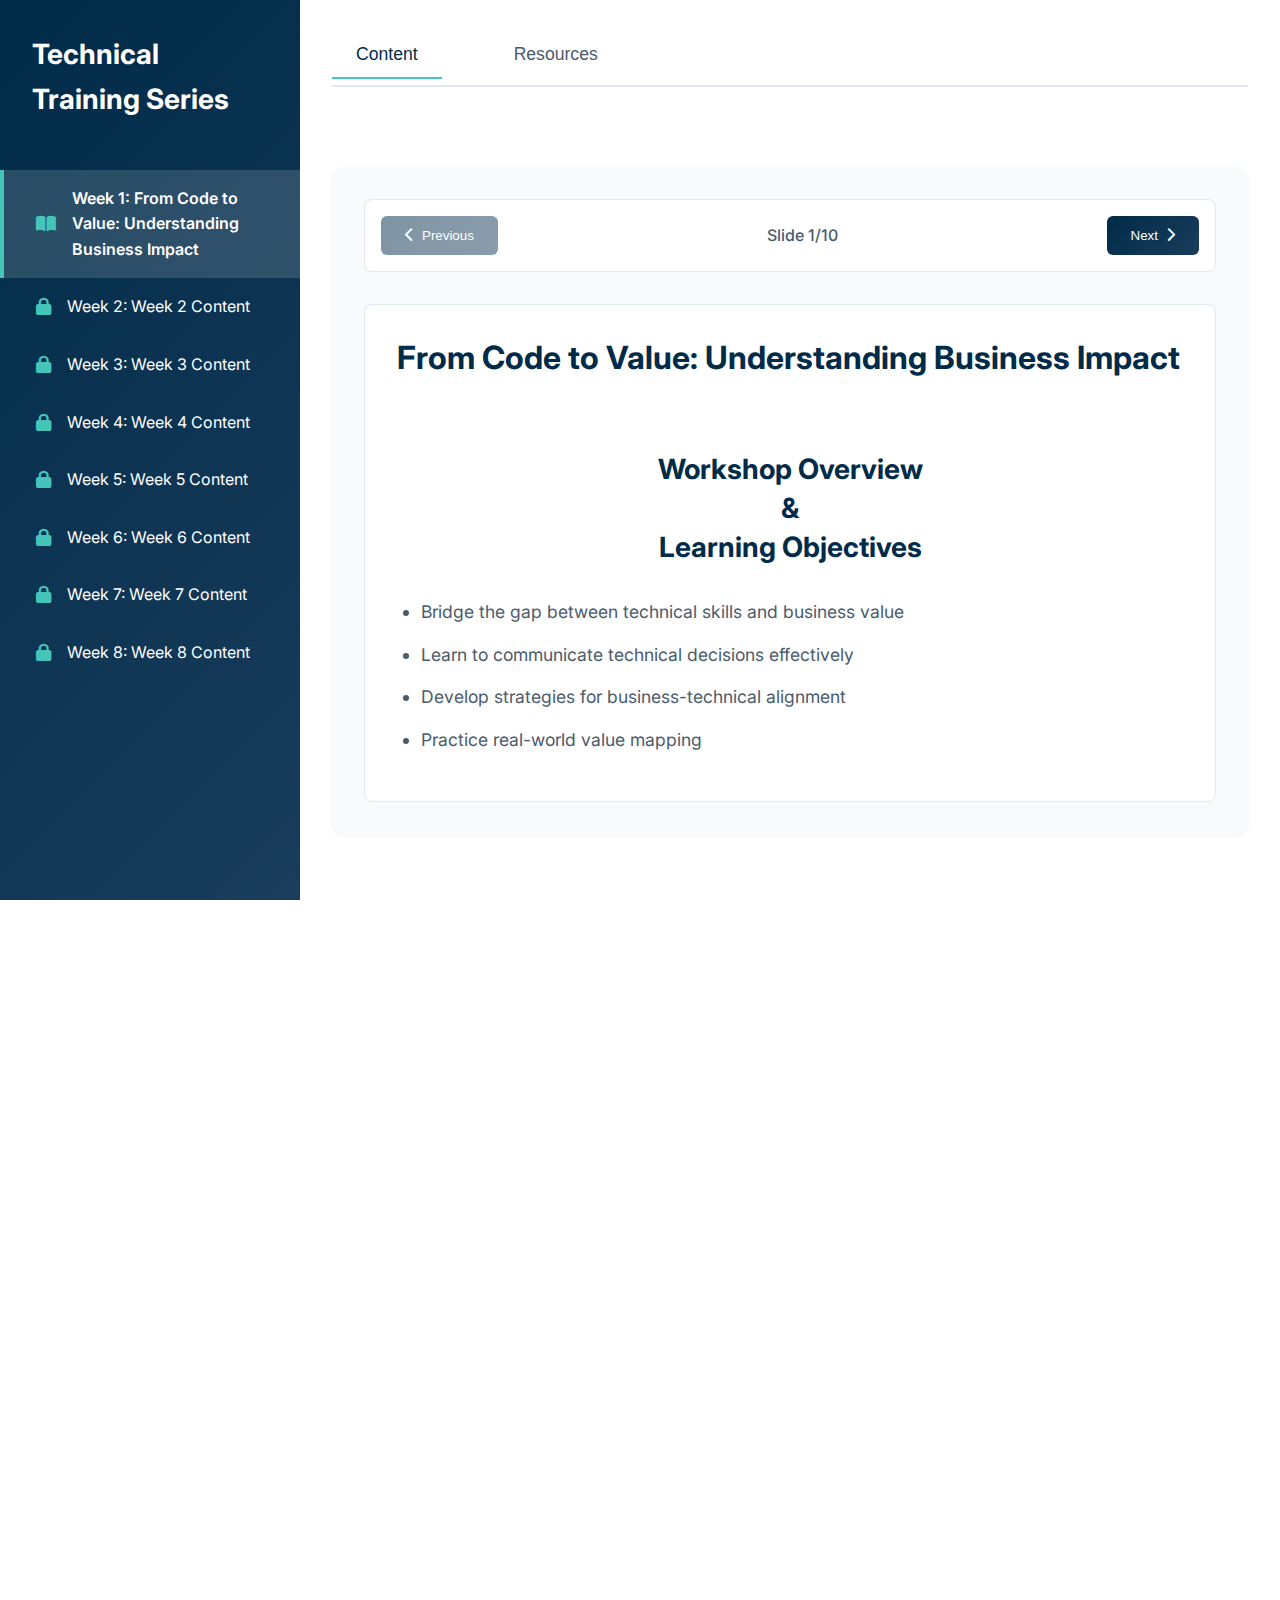
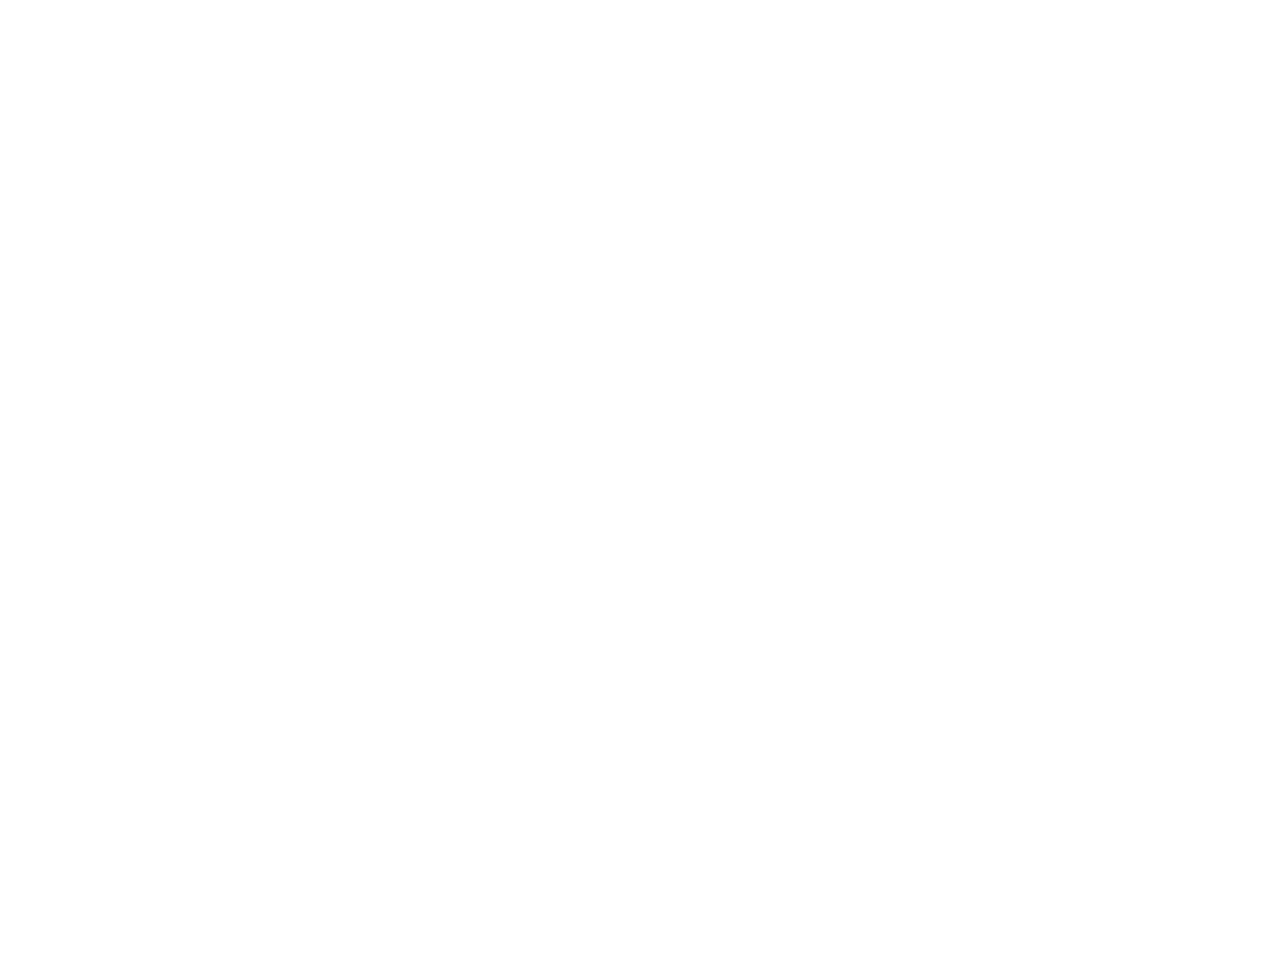
==== workshop/index.html @ 0c1738f9 "Init" ====
<!DOCTYPE html>
<html lang="en">
<head>
    <meta charset="UTF-8">
    <meta name="viewport" content="width=device-width, initial-scale=1.0">
    <title>Technical Training Series - Jeel</title>
    <!-- Load external resources first -->
    <link href="https://fonts.googleapis.com/css2?family=Inter:wght@400;500;600;700;800&display=swap" rel="stylesheet">
    <link rel="stylesheet" href="https://cdnjs.cloudflare.com/ajax/libs/font-awesome/6.0.0/css/all.min.css">
    <!-- Load custom styles last -->
    <link rel="stylesheet" href="styles.css">
</head>
<body>
    <div class="app-container">
        <!-- Sidebar -->
        <nav class="sidebar">
            <div class="sidebar-header">
                <h2>Technical Training Series</h2>
            </div>
            <ul class="week-list">
                <li class="active" data-week="1">
                    <i class="fas fa-book-open"></i> Week 1: From Code to Value: Understanding Business Impact
                </li>
                <li data-week="2">
                    <i class="fas fa-lock"></i> Week 2: Week 2 Content
                </li>
                <li data-week="3">
                    <i class="fas fa-lock"></i> Week 3: Week 3 Content
                </li>
                <li data-week="4">
                    <i class="fas fa-lock"></i> Week 4: Week 4 Content
                </li>
                <li data-week="5">
                    <i class="fas fa-lock"></i> Week 5: Week 5 Content
                </li>
                <li data-week="6">
                    <i class="fas fa-lock"></i> Week 6: Week 6 Content
                </li>
                <li data-week="7">
                    <i class="fas fa-lock"></i> Week 7: Week 7 Content
                </li>
                <li data-week="8">
                    <i class="fas fa-lock"></i> Week 8: Week 8 Content
                </li>
            </ul>
        </nav>

        <!-- Main Content -->
        <main class="main-content">
            <div class="tab-controls">
                <button class="tab-btn active" data-tab="content">Content</button>
                <button class="tab-btn" data-tab="resources">Resources</button>
            </div>

            <!-- Content Tab -->
            <div class="tab-panel active" id="contentPanel">
                <div class="slide-container">
                    <div class="slide-navigation">
                        <button class="nav-btn prev" id="prevSlide" aria-label="Previous slide">
                            <i class="fas fa-chevron-left"></i> Previous
                        </button>
                        <div class="slide-progress">
                            Slide <span id="currentSlide">1</span>/<span id="totalSlides">10</span>
                        </div>
                        <button class="nav-btn next" id="nextSlide" aria-label="Next slide">
                            Next <i class="fas fa-chevron-right"></i>
                        </button>
                    </div>

                    <div class="slides" role="region" aria-live="polite">
                        <!-- Slides will be dynamically inserted here -->
                    </div>
                </div>
            </div>

            <!-- Resources Tab -->
            <div class="tab-panel" id="resourcesPanel">
                <div class="resources-container">
                    <section class="resource-section" data-section="recommended">
                        <h2>Recommended Reading</h2>
                        <div class="resource-list">
                            <!-- Resources will be dynamically inserted here -->
                        </div>
                    </section>

                    <section class="resource-section" data-section="practice">
                        <h2>Practice Materials</h2>
                        <div class="resource-list">
                            <!-- Practice materials will be dynamically inserted here -->
                        </div>
                    </section>

                    <section class="resource-section" data-section="additional">
                        <h2>Additional Resources</h2>
                        <div class="resource-list">
                            <!-- Additional resources will be dynamically inserted here -->
                        </div>
                    </section>
                </div>
            </div>
        </main>
    </div>

    <script type="module" src="script.js"></script>
</body>
</html>
---- workshop/styles.css ----
/* Import base styles */
@import './css/base/variables.css';
@import './css/base/reset.css';

/* Import layouts */
@import './css/layout/grid.css';

/* Import components */
@import './css/components/sidebar.css';
@import './css/components/tabs.css';
@import './css/components/resources.css';
@import './css/components/slides.css';

/* Import utilities */
@import './css/utils/responsive.css';
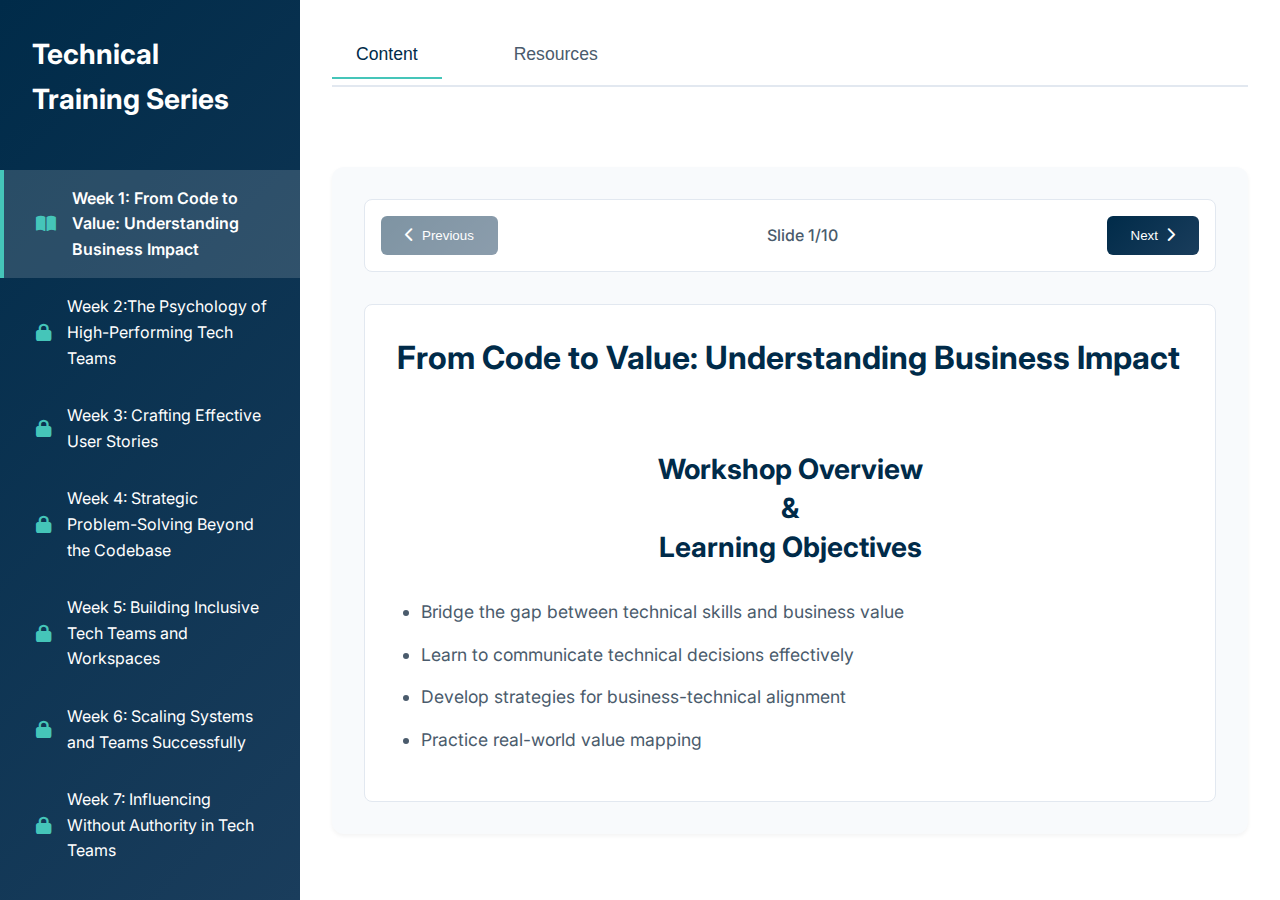
==== commit 7f31a781: "Update Look" ====
--- a/workshop/index.html
+++ b/workshop/index.html
@@ -22,25 +22,25 @@
                     <i class="fas fa-book-open"></i> Week 1: From Code to Value: Understanding Business Impact
                 </li>
                 <li data-week="2">
-                    <i class="fas fa-lock"></i> Week 2: Week 2 Content
+                    <i class="fas fa-lock"></i> Week 2:The Psychology of High-Performing Tech Teams
                 </li>
                 <li data-week="3">
-                    <i class="fas fa-lock"></i> Week 3: Week 3 Content
+                    <i class="fas fa-lock"></i> Week 3: Crafting Effective User Stories
                 </li>
                 <li data-week="4">
-                    <i class="fas fa-lock"></i> Week 4: Week 4 Content
+                    <i class="fas fa-lock"></i> Week 4: Strategic Problem-Solving Beyond the Codebase
                 </li>
                 <li data-week="5">
-                    <i class="fas fa-lock"></i> Week 5: Week 5 Content
+                    <i class="fas fa-lock"></i> Week 5: Building Inclusive Tech Teams and Workspaces
                 </li>
                 <li data-week="6">
-                    <i class="fas fa-lock"></i> Week 6: Week 6 Content
+                    <i class="fas fa-lock"></i> Week 6: Scaling Systems and Teams Successfully
                 </li>
                 <li data-week="7">
-                    <i class="fas fa-lock"></i> Week 7: Week 7 Content
+                    <i class="fas fa-lock"></i> Week 7: Influencing Without Authority in Tech Teams
                 </li>
                 <li data-week="8">
-                    <i class="fas fa-lock"></i> Week 8: Week 8 Content
+                    <i class="fas fa-lock"></i> Week 8: Navigating Career Growth in Tech
                 </li>
             </ul>
         </nav>
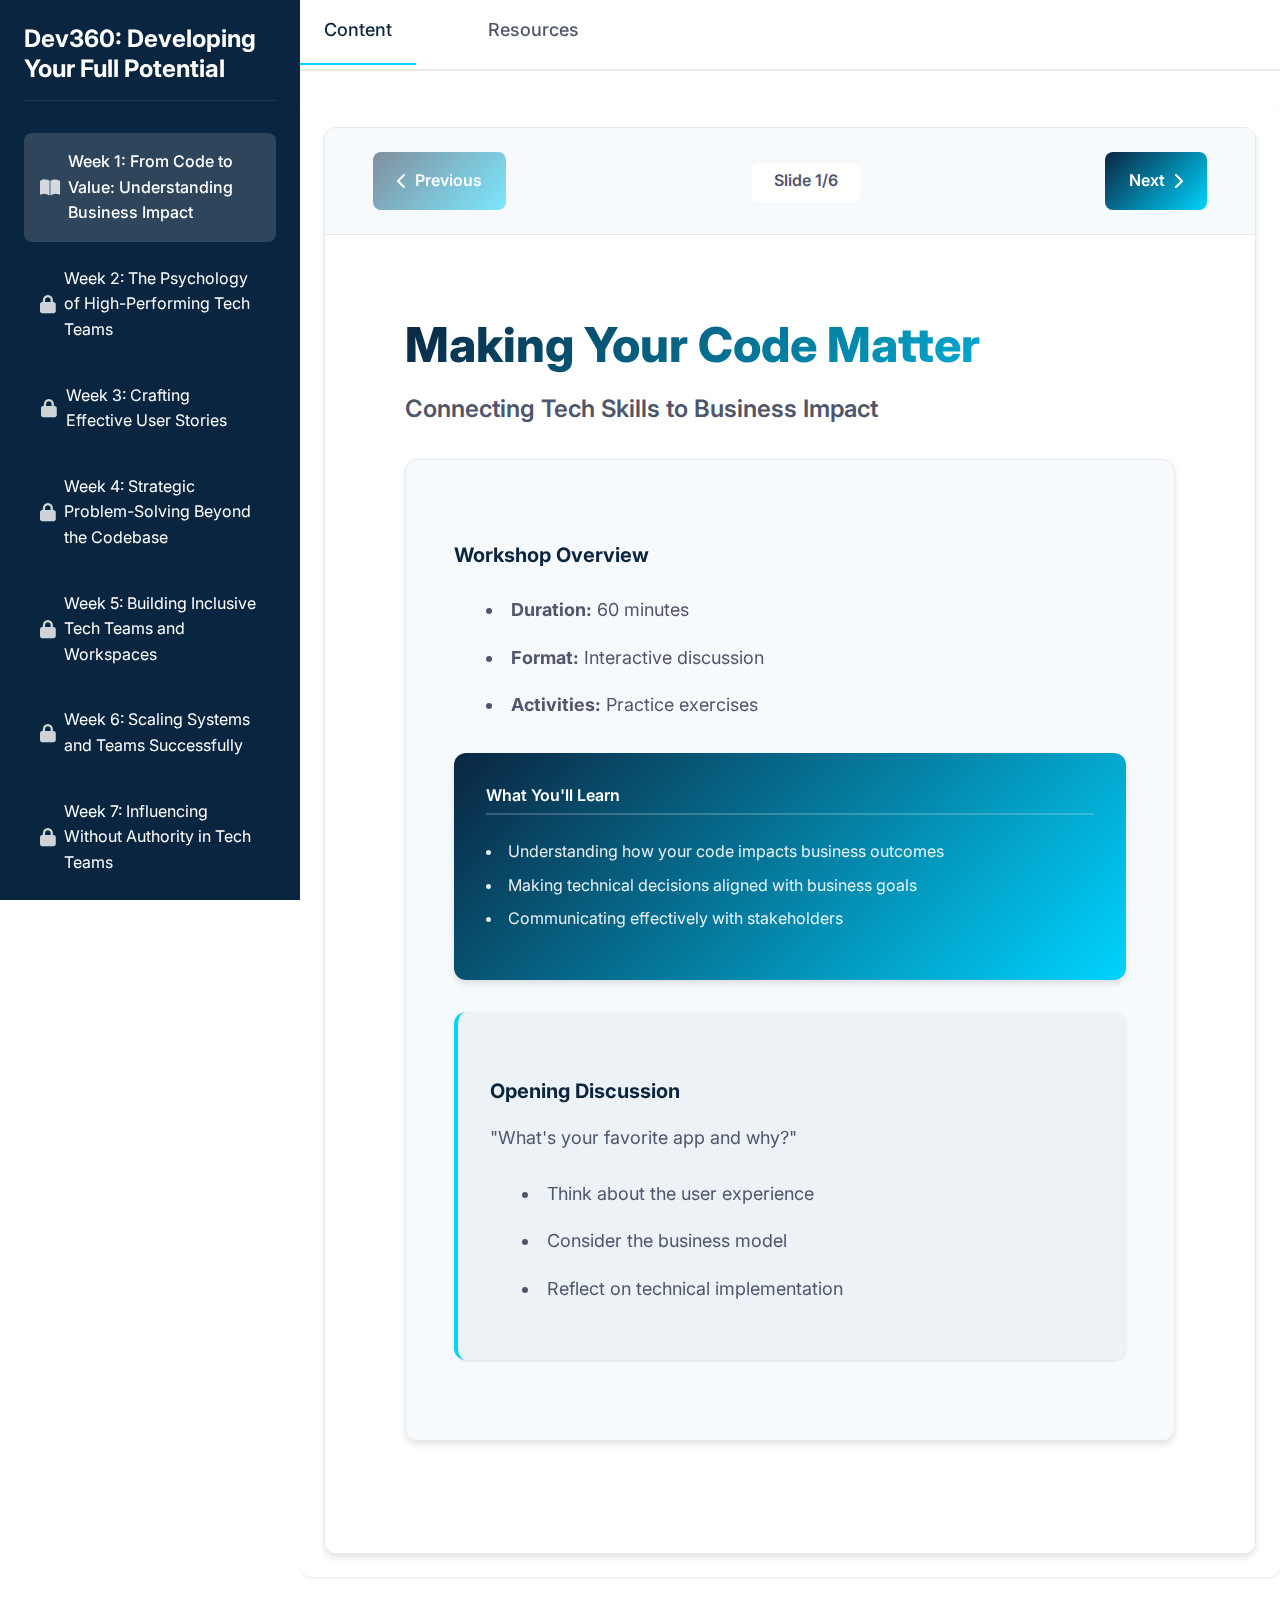
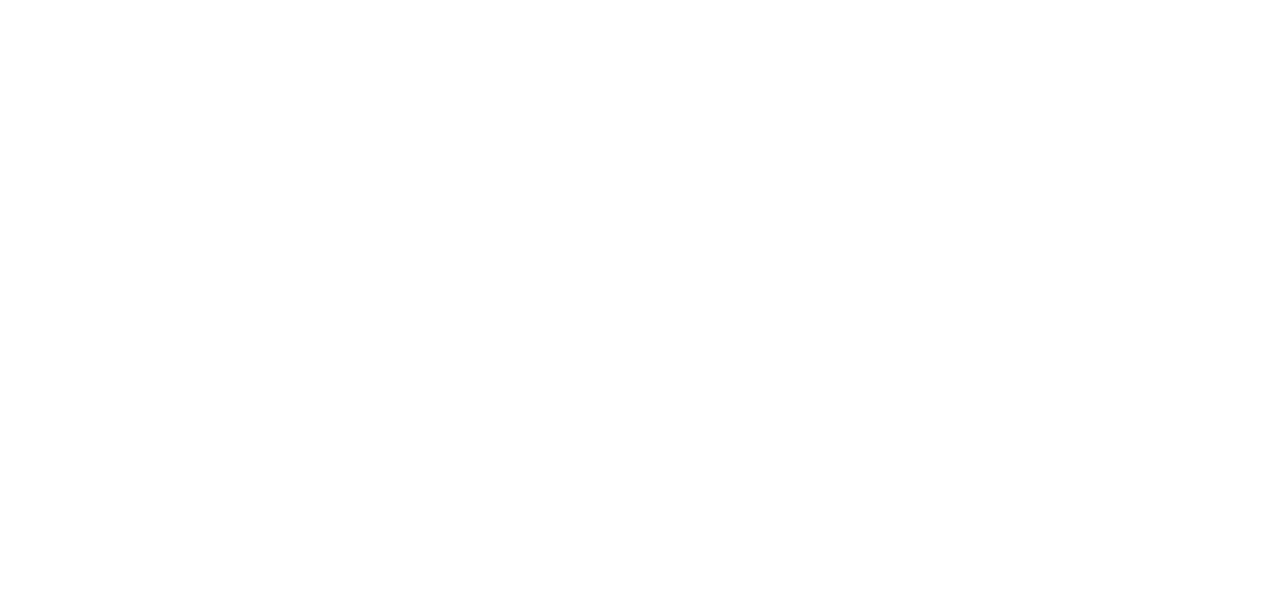
==== commit 24c9fc56: "Updated look" ====
--- a/workshop/index.html
+++ b/workshop/index.html
@@ -3,97 +3,125 @@
 <head>
     <meta charset="UTF-8">
     <meta name="viewport" content="width=device-width, initial-scale=1.0">
-    <title>Technical Training Series - Jeel</title>
-    <!-- Load external resources first -->
+    <meta name="description" content="Dev360: A comprehensive program for developing your full potential as a software developer">
+    <title>Dev360: Developing Your Full Potential</title>
     <link href="https://fonts.googleapis.com/css2?family=Inter:wght@400;500;600;700;800&display=swap" rel="stylesheet">
     <link rel="stylesheet" href="https://cdnjs.cloudflare.com/ajax/libs/font-awesome/6.0.0/css/all.min.css">
-    <!-- Load custom styles last -->
     <link rel="stylesheet" href="styles.css">
 </head>
 <body>
-    <div class="app-container">
+    <div class="app">
         <!-- Sidebar -->
-        <nav class="sidebar">
-            <div class="sidebar-header">
-                <h2>Technical Training Series</h2>
-            </div>
-            <ul class="week-list">
-                <li class="active" data-week="1">
-                    <i class="fas fa-book-open"></i> Week 1: From Code to Value: Understanding Business Impact
+        <nav class="sidebar" aria-label="Course navigation">
+            <h1 class="sidebar__title">Dev360: Developing Your Full Potential</h1>
+            <ul class="sidebar__list" role="list">
+                <li class="sidebar__item sidebar__item--active" data-week="1">
+                    <i class="fas fa-book-open" aria-hidden="true"></i>
+                    <span>Week 1: From Code to Value: Understanding Business Impact</span>
                 </li>
-                <li data-week="2">
-                    <i class="fas fa-lock"></i> Week 2:The Psychology of High-Performing Tech Teams
+                <li class="sidebar__item" data-week="2">
+                    <i class="fas fa-lock" aria-hidden="true"></i>
+                    <span>Week 2: The Psychology of High-Performing Tech Teams</span>
                 </li>
-                <li data-week="3">
-                    <i class="fas fa-lock"></i> Week 3: Crafting Effective User Stories
+                <li class="sidebar__item" data-week="3">
+                    <i class="fas fa-lock" aria-hidden="true"></i>
+                    <span>Week 3: Crafting Effective User Stories</span>
                 </li>
-                <li data-week="4">
-                    <i class="fas fa-lock"></i> Week 4: Strategic Problem-Solving Beyond the Codebase
+                <li class="sidebar__item" data-week="4">
+                    <i class="fas fa-lock" aria-hidden="true"></i>
+                    <span>Week 4: Strategic Problem-Solving Beyond the Codebase</span>
                 </li>
-                <li data-week="5">
-                    <i class="fas fa-lock"></i> Week 5: Building Inclusive Tech Teams and Workspaces
+                <li class="sidebar__item" data-week="5">
+                    <i class="fas fa-lock" aria-hidden="true"></i>
+                    <span>Week 5: Building Inclusive Tech Teams and Workspaces</span>
                 </li>
-                <li data-week="6">
-                    <i class="fas fa-lock"></i> Week 6: Scaling Systems and Teams Successfully
+                <li class="sidebar__item" data-week="6">
+                    <i class="fas fa-lock" aria-hidden="true"></i>
+                    <span>Week 6: Scaling Systems and Teams Successfully</span>
                 </li>
-                <li data-week="7">
-                    <i class="fas fa-lock"></i> Week 7: Influencing Without Authority in Tech Teams
+                <li class="sidebar__item" data-week="7">
+                    <i class="fas fa-lock" aria-hidden="true"></i>
+                    <span>Week 7: Influencing Without Authority in Tech Teams</span>
                 </li>
-                <li data-week="8">
-                    <i class="fas fa-lock"></i> Week 8: Navigating Career Growth in Tech
+                <li class="sidebar__item" data-week="8">
+                    <i class="fas fa-lock" aria-hidden="true"></i>
+                    <span>Week 8: Navigating Career Growth in Tech</span>
                 </li>
             </ul>
         </nav>
 
         <!-- Main Content -->
-        <main class="main-content">
-            <div class="tab-controls">
-                <button class="tab-btn active" data-tab="content">Content</button>
-                <button class="tab-btn" data-tab="resources">Resources</button>
-            </div>
+        <main class="main">
+            <div class="tabs" role="tablist">
+                <nav class="tabs__controls" aria-label="Content sections">
+                    <button class="tabs__button tabs__button--active" 
+                            role="tab" 
+                            aria-selected="true" 
+                            aria-controls="contentPanel" 
+                            data-tab="content">
+                        Content
+                    </button>
+                    <button class="tabs__button" 
+                            role="tab" 
+                            aria-selected="false" 
+                            aria-controls="resourcesPanel" 
+                            data-tab="resources">
+                        Resources
+                    </button>
+                </nav>
 
-            <!-- Content Tab -->
-            <div class="tab-panel active" id="contentPanel">
-                <div class="slide-container">
-                    <div class="slide-navigation">
-                        <button class="nav-btn prev" id="prevSlide" aria-label="Previous slide">
-                            <i class="fas fa-chevron-left"></i> Previous
-                        </button>
-                        <div class="slide-progress">
-                            Slide <span id="currentSlide">1</span>/<span id="totalSlides">10</span>
-                        </div>
-                        <button class="nav-btn next" id="nextSlide" aria-label="Next slide">
-                            Next <i class="fas fa-chevron-right"></i>
-                        </button>
-                    </div>
+                <div class="tabs__content">
+                    <!-- Content Tab -->
+                    <section class="tabs__panel tabs__panel--active tabs__panel--content" 
+                             id="contentPanel"
+                             role="tabpanel"
+                             aria-labelledby="content-tab">
+                        <div class="slide-container">
+                            <div class="slide-nav">
+                                <button class="slide-nav__button slide-nav__button--prev" 
+                                        id="prevSlide" 
+                                        disabled
+                                        aria-label="Previous slide">
+                                    <i class="fas fa-chevron-left" aria-hidden="true"></i>
+                                    <span class="slide-nav__button-text">Previous</span>
+                                </button>
+                                <div class="slide-nav__progress" aria-live="polite">
+                                    Slide <span id="currentSlide">1</span>/<span id="totalSlides">6</span>
+                                </div>
+                                <button class="slide-nav__button slide-nav__button--next" 
+                                        id="nextSlide"
+                                        aria-label="Next slide">
+                                    <span class="slide-nav__button-text">Next</span>
+                                    <i class="fas fa-chevron-right" aria-hidden="true"></i>
+                                </button>
+                            </div>
 
-                    <div class="slides" role="region" aria-live="polite">
-                        <!-- Slides will be dynamically inserted here -->
-                    </div>
-                </div>
-            </div>
-
-            <!-- Resources Tab -->
-            <div class="tab-panel" id="resourcesPanel">
-                <div class="resources-container">
-                    <section class="resource-section" data-section="recommended">
-                        <h2>Recommended Reading</h2>
-                        <div class="resource-list">
-                            <!-- Resources will be dynamically inserted here -->
+                            <div class="slides" aria-live="polite">
+                                <!-- Slides will be dynamically inserted here -->
+                            </div>
                         </div>
                     </section>
 
-                    <section class="resource-section" data-section="practice">
-                        <h2>Practice Materials</h2>
-                        <div class="resource-list">
-                            <!-- Practice materials will be dynamically inserted here -->
-                        </div>
-                    </section>
+                    <!-- Resources Tab -->
+                    <section class="tabs__panel tabs__panel--resources" 
+                             id="resourcesPanel"
+                             role="tabpanel"
+                             aria-labelledby="resources-tab">
+                        <div class="resources">
+                            <section class="resources__section" data-section="recommended">
+                                <h2 class="resources__title">Recommended Reading</h2>
+                                <div class="resources__list" role="list"></div>
+                            </section>
 
-                    <section class="resource-section" data-section="additional">
-                        <h2>Additional Resources</h2>
-                        <div class="resource-list">
-                            <!-- Additional resources will be dynamically inserted here -->
+                            <section class="resources__section" data-section="practice">
+                                <h2 class="resources__title">Practice Materials</h2>
+                                <div class="resources__list" role="list"></div>
+                            </section>
+
+                            <section class="resources__section" data-section="additional">
+                                <h2 class="resources__title">Additional Resources</h2>
+                                <div class="resources__list" role="list"></div>
+                            </section>
                         </div>
                     </section>
                 </div>
--- a/workshop/styles.css
+++ b/workshop/styles.css
@@ -1,15 +1,100 @@
-/* Import base styles */
+/* Base Styles */
 @import './css/base/variables.css';
 @import './css/base/reset.css';
 
-/* Import layouts */
+/* Utils */
+@import './css/utils/breakpoints.css';
+@import './css/animations.css';
+
+/* Layout */
 @import './css/layout/grid.css';
 
-/* Import components */
+/* Components */
+@import './css/components/tabs.css';
+@import './css/components/slides.css';
 @import './css/components/sidebar.css';
-@import './css/components/tabs.css';
 @import './css/components/resources.css';
-@import './css/components/slides.css';
 
-/* Import utilities */
-@import './css/utils/responsive.css';
+/* Root App Styles */
+.app {
+    min-height: 100vh;
+    background: var(--bg-primary);
+    font-family: 'Inter', sans-serif;
+    color: var(--text-primary);
+    display: grid;
+    grid-template-columns: 300px 1fr;
+}
+
+/* Utility Classes */
+.visually-hidden {
+    position: absolute;
+    width: 1px;
+    height: 1px;
+    padding: 0;
+    margin: -1px;
+    overflow: hidden;
+    clip: rect(0, 0, 0, 0);
+    white-space: nowrap;
+    border: 0;
+}
+
+.container {
+    width: 100%;
+    max-width: var(--container-lg);
+    margin-left: auto;
+    margin-right: auto;
+    padding-left: var(--spacing-md);
+    padding-right: var(--spacing-md);
+}
+
+/* Print Styles */
+@media print {
+    .app {
+        display: block;
+    }
+
+    .sidebar,
+    .tabs__controls {
+        display: none;
+    }
+
+    .slide-nav__button {
+        display: none;
+    }
+
+    .slide {
+        page-break-inside: avoid;
+        break-inside: avoid;
+    }
+}
+
+/* High Contrast Mode */
+@media (prefers-contrast: high) {
+    :root {
+        --primary-blue: #000080;
+        --primary-turquoise: #008080;
+        --text-secondary: #000000;
+        --border-light: #000000;
+    }
+
+    .slide__title,
+    .slide__objectives,
+    .slide__practice,
+    .slide__discussion {
+        background: var(--primary-blue);
+        -webkit-background-clip: initial;
+        -webkit-text-fill-color: var(--text-light);
+    }
+}
+
+/* Reduced Motion */
+@media (prefers-reduced-motion: reduce) {
+    *,
+    *::before,
+    *::after {
+        animation-duration: 0.01ms !important;
+        animation-iteration-count: 1 !important;
+        transition-duration: 0.01ms !important;
+        scroll-behavior: auto !important;
+    }
+}
